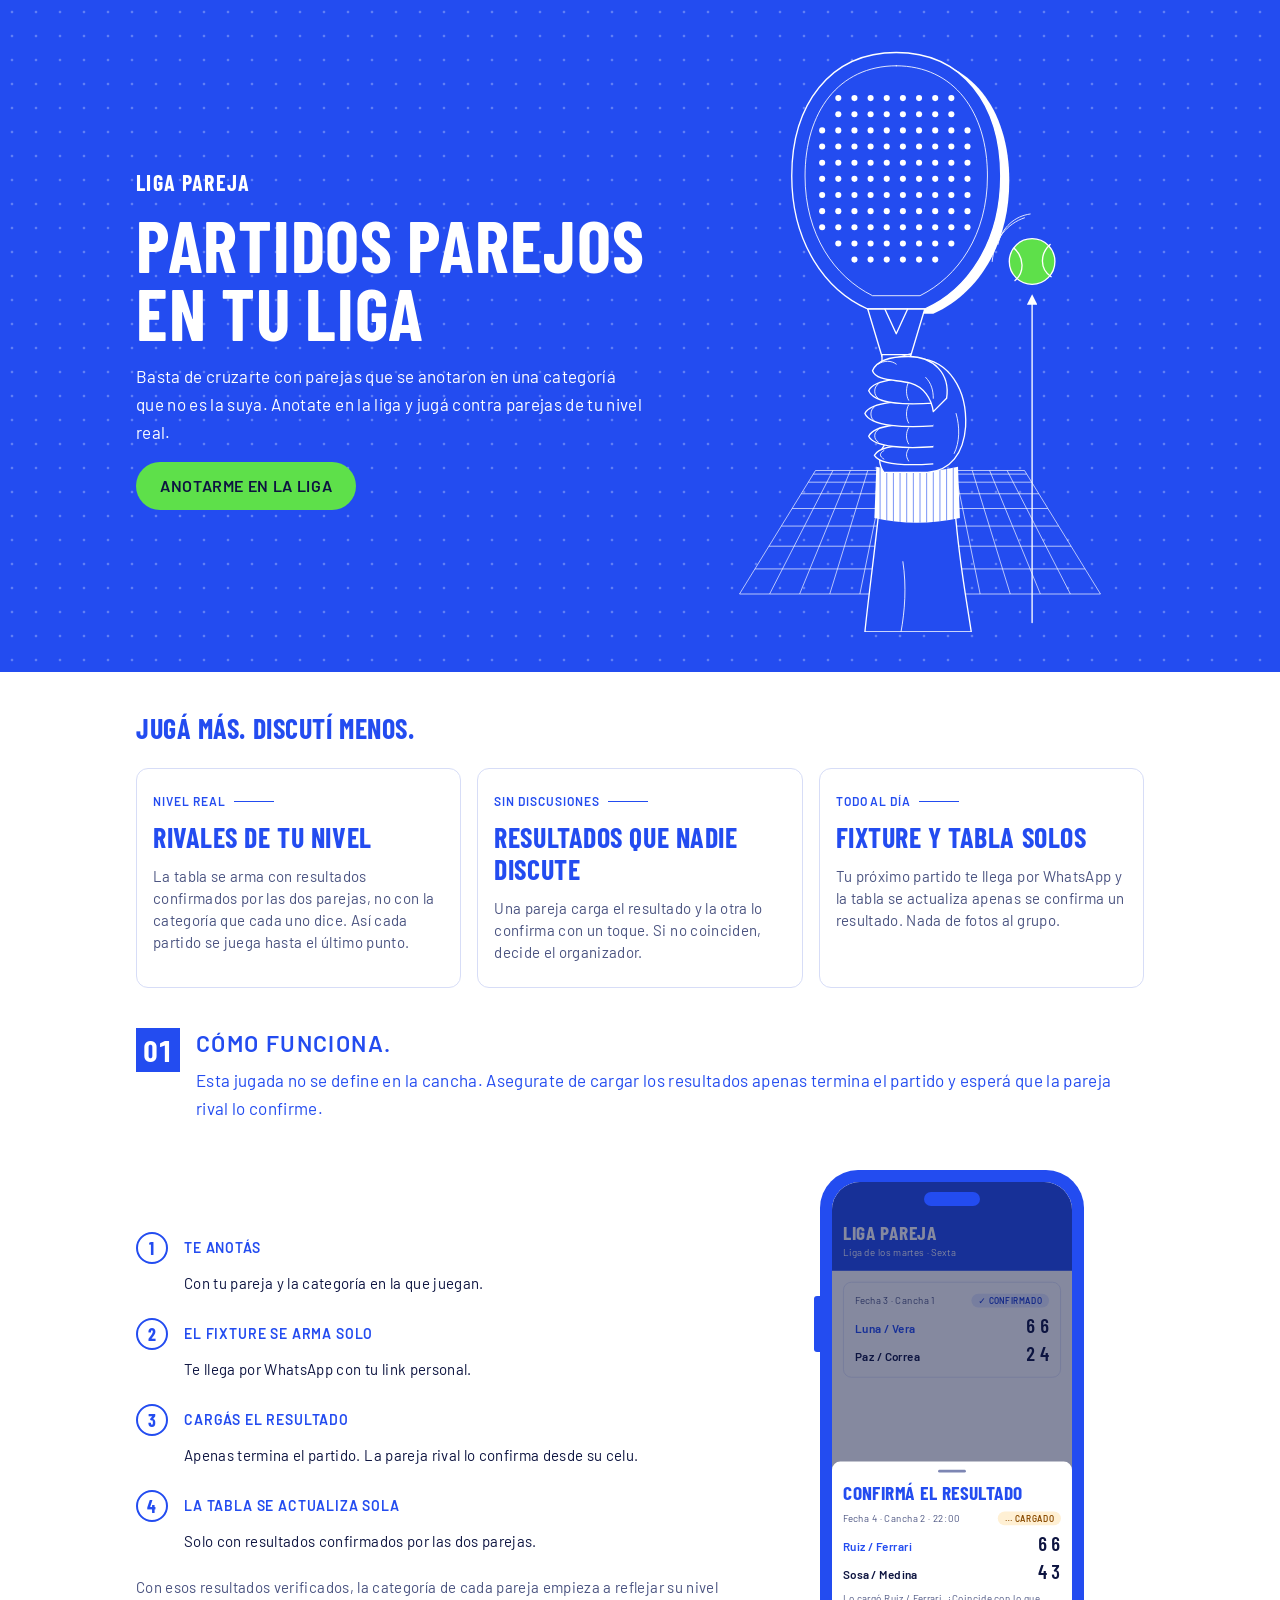
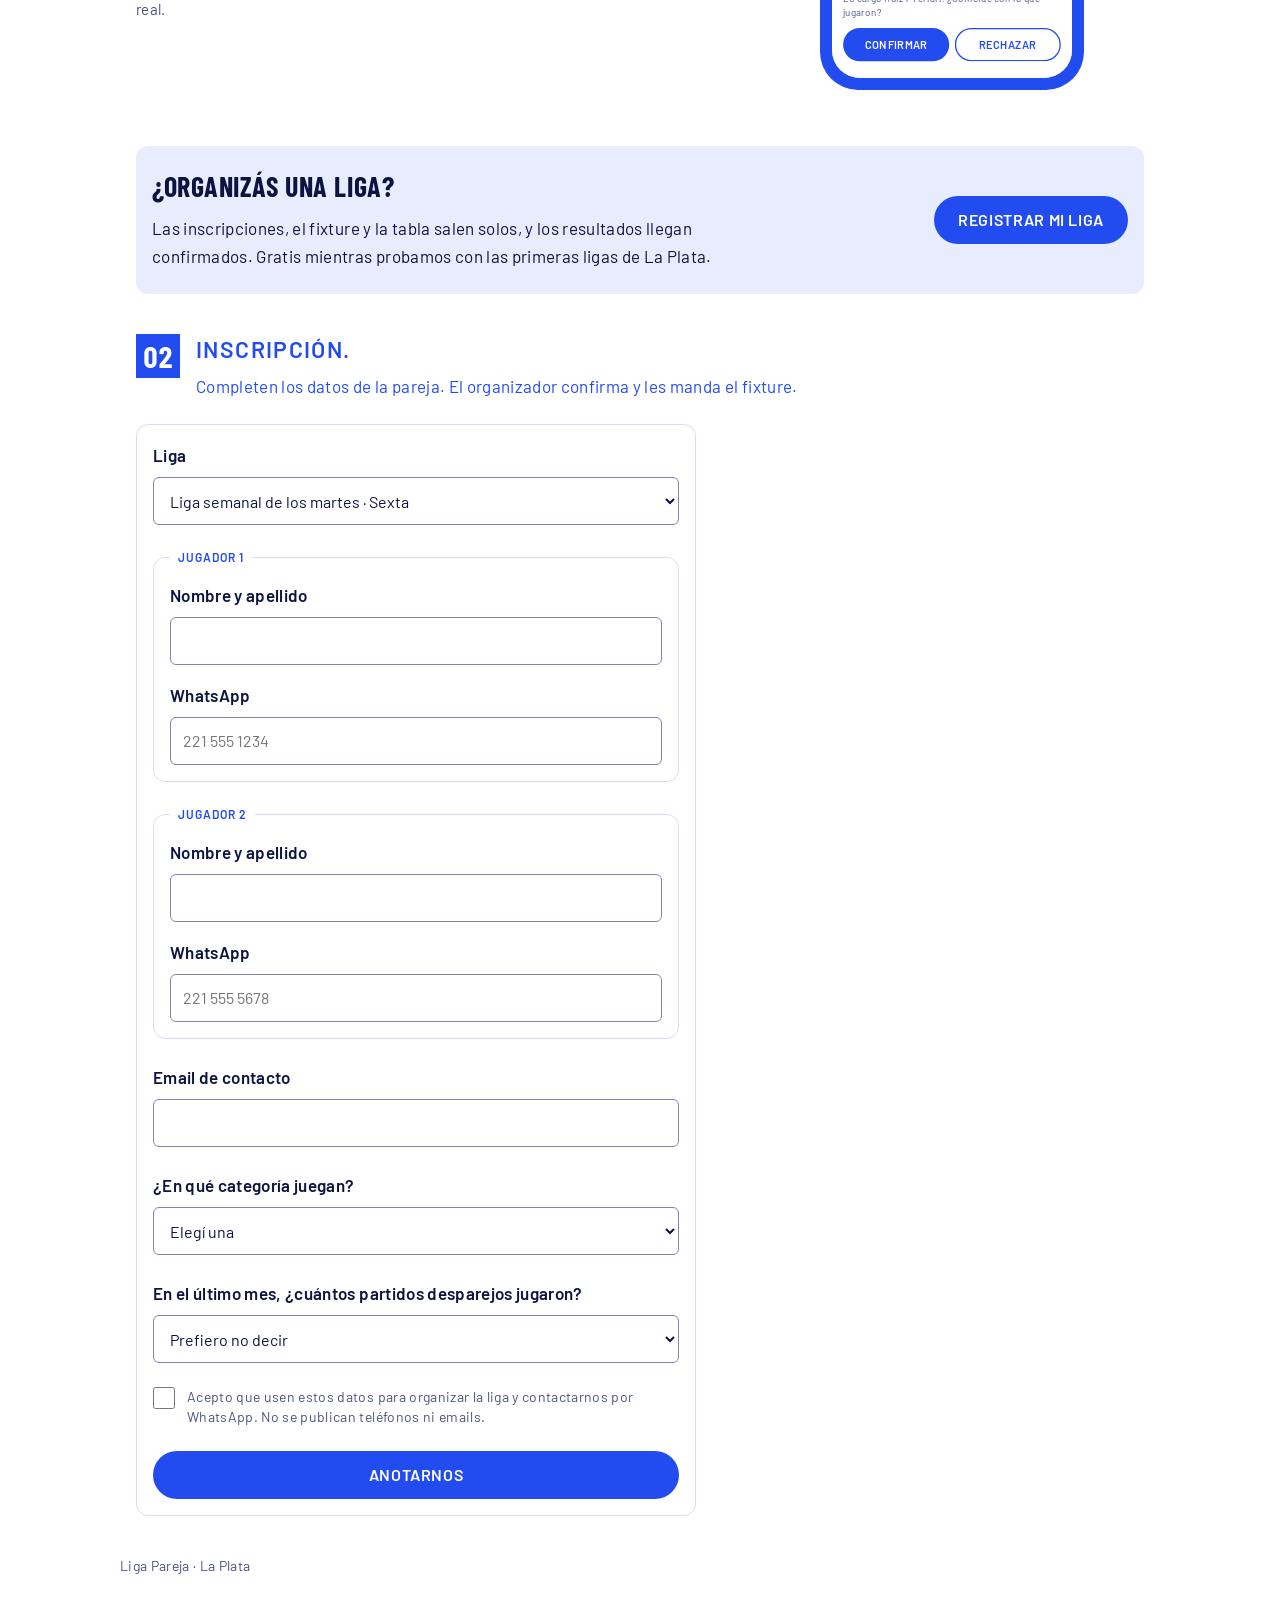
==== index.html @ 454be9d6 "Landing de inscripción de Liga Pareja Página con el design system de Liga Pareja, formulario de insc" ====
<!doctype html>
<html lang="es">
<head>
  <meta charset="utf-8">
  <meta name="viewport" content="width=device-width, initial-scale=1">
  <title>Liga Pareja · Inscripción a la liga</title>
  <meta name="description" content="Anotate en la liga y jugá partidos parejos: resultados confirmados por las dos parejas, fixture y tabla.">
  <meta name="color-scheme" content="light dark">
  <link rel="preconnect" href="https://fonts.googleapis.com">
  <link rel="preconnect" href="https://fonts.gstatic.com" crossorigin>
  <link rel="stylesheet" href="https://fonts.googleapis.com/css2?family=Barlow+Condensed:wght@600;700&family=Barlow:wght@400;600&display=swap">
  <link rel="stylesheet" href="styles.css">
</head>
<body>
  <header class="hero lp-band">
    <div class="wrap hero__grid">
      <div class="hero__text">
        <p class="hero__brand">Liga Pareja</p>
        <h1 class="lp-headline">Partidos parejos en tu liga</h1>
        <p class="hero__lead">Basta de cruzarte con parejas que se anotaron en una categoría que no es la suya. Anotate en la liga y jugá contra parejas de tu nivel real.</p>
        <a class="lp-btn lp-btn--cta" href="#inscripcion">Anotarme en la liga</a>
      </div>
    <svg class="hero__art" viewBox="0 0 400 640" role="img" aria-label="Mano con muñequera que sostiene la paleta y la pelota que sube sobre un piso en grilla">
      <defs><marker id="up" viewBox="0 0 10 10" refX="5" refY="5" markerWidth="8" markerHeight="8" orient="auto"><path class="head" d="M0,0 L10,5 L0,10 Z"/></marker></defs>
      <g class="gr">
      <line x1="10.0" y1="600" x2="90.0" y2="470"/>
      <line x1="41.7" y1="600" x2="108.3" y2="470"/>
      <line x1="73.3" y1="600" x2="126.7" y2="470"/>
      <line x1="105.0" y1="600" x2="145.0" y2="470"/>
      <line x1="136.7" y1="600" x2="163.3" y2="470"/>
      <line x1="168.3" y1="600" x2="181.7" y2="470"/>
      <line x1="200.0" y1="600" x2="200.0" y2="470"/>
      <line x1="231.7" y1="600" x2="218.3" y2="470"/>
      <line x1="263.3" y1="600" x2="236.7" y2="470"/>
      <line x1="295.0" y1="600" x2="255.0" y2="470"/>
      <line x1="326.7" y1="600" x2="273.3" y2="470"/>
      <line x1="358.3" y1="600" x2="291.7" y2="470"/>
      <line x1="390.0" y1="600" x2="310.0" y2="470"/>
      <line x1="90.0" y1="470.0" x2="310.0" y2="470.0"/>
      <line x1="87.7" y1="473.8" x2="312.3" y2="473.8"/>
      <line x1="82.4" y1="482.3" x2="317.6" y2="482.3"/>
      <line x1="74.9" y1="494.5" x2="325.1" y2="494.5"/>
      <line x1="65.4" y1="510.0" x2="334.6" y2="510.0"/>
      <line x1="54.0" y1="528.5" x2="346.0" y2="528.5"/>
      <line x1="40.9" y1="549.7" x2="359.1" y2="549.7"/>
      <line x1="26.2" y1="573.6" x2="373.8" y2="573.6"/>
      <line x1="10.0" y1="600.0" x2="390.0" y2="600.0"/>
      </g>
      <line class="ln" x1="318" y1="630" x2="318" y2="290" marker-end="url(#up)"/>
      <path class="dt" d="M282,232 C286,214 300,202 316,200 M276,250 C278,226 292,210 310,204"/>
      <circle class="ball" cx="318" cy="250" r="24"/>
      <path class="ln" d="M299,236 C310,246 310,262 300,270 M337,232 C326,242 326,258 338,266"/>
      <path class="bl" d="M184,35 C254,35 294,90 294,165 C294,235 259,285 214,305 L154,305 C109,285 74,235 74,165 C74,90 114,35 184,35 Z"/>
      <path class="sk" d="M175,30 C245,30 285,85 285,160 C285,230 250,280 205,300 L145,300 C100,280 65,230 65,160 C65,85 105,30 175,30 Z"/>
      <path class="dt" d="M175,44 C236,44 271,93 271,160 C271,222 240,266 200,286 L150,286 C110,266 79,222 79,160 C79,93 114,44 175,44 Z"/>
      <g class="bl"><circle cx="114" cy="78" r="3.2"/><circle cx="131" cy="78" r="3.2"/><circle cx="148" cy="78" r="3.2"/><circle cx="165" cy="78" r="3.2"/><circle cx="182" cy="78" r="3.2"/><circle cx="199" cy="78" r="3.2"/><circle cx="216" cy="78" r="3.2"/><circle cx="233" cy="78" r="3.2"/><circle cx="114" cy="95" r="3.2"/><circle cx="131" cy="95" r="3.2"/><circle cx="148" cy="95" r="3.2"/><circle cx="165" cy="95" r="3.2"/><circle cx="182" cy="95" r="3.2"/><circle cx="199" cy="95" r="3.2"/><circle cx="216" cy="95" r="3.2"/><circle cx="233" cy="95" r="3.2"/><circle cx="97" cy="112" r="3.2"/><circle cx="114" cy="112" r="3.2"/><circle cx="131" cy="112" r="3.2"/><circle cx="148" cy="112" r="3.2"/><circle cx="165" cy="112" r="3.2"/><circle cx="182" cy="112" r="3.2"/><circle cx="199" cy="112" r="3.2"/><circle cx="216" cy="112" r="3.2"/><circle cx="233" cy="112" r="3.2"/><circle cx="250" cy="112" r="3.2"/><circle cx="97" cy="129" r="3.2"/><circle cx="114" cy="129" r="3.2"/><circle cx="131" cy="129" r="3.2"/><circle cx="148" cy="129" r="3.2"/><circle cx="165" cy="129" r="3.2"/><circle cx="182" cy="129" r="3.2"/><circle cx="199" cy="129" r="3.2"/><circle cx="216" cy="129" r="3.2"/><circle cx="233" cy="129" r="3.2"/><circle cx="250" cy="129" r="3.2"/><circle cx="97" cy="146" r="3.2"/><circle cx="114" cy="146" r="3.2"/><circle cx="131" cy="146" r="3.2"/><circle cx="148" cy="146" r="3.2"/><circle cx="165" cy="146" r="3.2"/><circle cx="182" cy="146" r="3.2"/><circle cx="199" cy="146" r="3.2"/><circle cx="216" cy="146" r="3.2"/><circle cx="233" cy="146" r="3.2"/><circle cx="250" cy="146" r="3.2"/><circle cx="97" cy="163" r="3.2"/><circle cx="114" cy="163" r="3.2"/><circle cx="131" cy="163" r="3.2"/><circle cx="148" cy="163" r="3.2"/><circle cx="165" cy="163" r="3.2"/><circle cx="182" cy="163" r="3.2"/><circle cx="199" cy="163" r="3.2"/><circle cx="216" cy="163" r="3.2"/><circle cx="233" cy="163" r="3.2"/><circle cx="250" cy="163" r="3.2"/><circle cx="97" cy="180" r="3.2"/><circle cx="114" cy="180" r="3.2"/><circle cx="131" cy="180" r="3.2"/><circle cx="148" cy="180" r="3.2"/><circle cx="165" cy="180" r="3.2"/><circle cx="182" cy="180" r="3.2"/><circle cx="199" cy="180" r="3.2"/><circle cx="216" cy="180" r="3.2"/><circle cx="233" cy="180" r="3.2"/><circle cx="250" cy="180" r="3.2"/><circle cx="97" cy="197" r="3.2"/><circle cx="114" cy="197" r="3.2"/><circle cx="131" cy="197" r="3.2"/><circle cx="148" cy="197" r="3.2"/><circle cx="165" cy="197" r="3.2"/><circle cx="182" cy="197" r="3.2"/><circle cx="199" cy="197" r="3.2"/><circle cx="216" cy="197" r="3.2"/><circle cx="233" cy="197" r="3.2"/><circle cx="250" cy="197" r="3.2"/><circle cx="97" cy="214" r="3.2"/><circle cx="114" cy="214" r="3.2"/><circle cx="131" cy="214" r="3.2"/><circle cx="148" cy="214" r="3.2"/><circle cx="165" cy="214" r="3.2"/><circle cx="182" cy="214" r="3.2"/><circle cx="199" cy="214" r="3.2"/><circle cx="216" cy="214" r="3.2"/><circle cx="233" cy="214" r="3.2"/><circle cx="250" cy="214" r="3.2"/><circle cx="114" cy="231" r="3.2"/><circle cx="131" cy="231" r="3.2"/><circle cx="148" cy="231" r="3.2"/><circle cx="165" cy="231" r="3.2"/><circle cx="182" cy="231" r="3.2"/><circle cx="199" cy="231" r="3.2"/><circle cx="216" cy="231" r="3.2"/><circle cx="233" cy="231" r="3.2"/><circle cx="131" cy="248" r="3.2"/><circle cx="148" cy="248" r="3.2"/><circle cx="165" cy="248" r="3.2"/><circle cx="182" cy="248" r="3.2"/><circle cx="199" cy="248" r="3.2"/><circle cx="216" cy="248" r="3.2"/></g>
      <path class="sk" d="M145,300 L205,300 L190,350 L160,350 Z"/>
      <path class="ln" d="M163,300 L175,326 L187,300"/>
      <rect class="sk" x="160" y="348" width="30" height="24"/>
      <g class="dt"><line x1="160" y1="356" x2="190" y2="347"/><line x1="160" y1="365" x2="190" y2="356"/></g>
      <path class="sk" d="M158,500 L236,500 C240,560 248,600 254,640 L142,640 C146,600 152,560 158,500 Z"/>
      <path class="dt" d="M182,566 C186,592 184,618 180,640"/>
      <path class="bl" d="M154,466 Q196,476 240,466 L242,520 Q196,530 152,520 Z"/>
      <clipPath id="band1"><path d="M154,466 Q196,476 240,466 L242,520 Q196,530 152,520 Z"/></clipPath>
      <g class="rib" clip-path="url(#band1)"><line x1="158" y1="466" x2="158" y2="530"/><line x1="165" y1="466" x2="165" y2="530"/><line x1="172" y1="466" x2="172" y2="530"/><line x1="179" y1="466" x2="179" y2="530"/><line x1="186" y1="466" x2="186" y2="530"/><line x1="193" y1="466" x2="193" y2="530"/><line x1="200" y1="466" x2="200" y2="530"/><line x1="207" y1="466" x2="207" y2="530"/><line x1="214" y1="466" x2="214" y2="530"/><line x1="221" y1="466" x2="221" y2="530"/><line x1="228" y1="466" x2="228" y2="530"/><line x1="235" y1="466" x2="235" y2="530"/></g>
      <path class="sk" d="M198,352 C230,354 250,384 248,424 C246,452 232,470 208,472 L162,472 C156,464 156,452 162,444 Z"/>
      <path class="dt" d="M238,410 C242,424 242,440 236,452"/>
      <path class="sk" d="M214,444 C186,442 158,443 152,454 C158,464 186,465 214,463"/>
      <path class="dt" d="M162,449 C157,452 157,455 162,458 M188,447 C185,452 185,455 188,460"/>
      <path class="sk" d="M214,422 C186,420 152,421 146,434 C152,446 186,447 214,445"/>
      <path class="dt" d="M156,427 C151,430 151,437 156,440 M188,425 C185,430 185,437 188,442"/>
      <path class="sk" d="M214,398 C186,396 148,397 142,410 C148,424 186,425 214,423"/>
      <path class="dt" d="M152,403 C147,406 147,415 152,418 M188,401 C185,406 185,415 188,420"/>
      <path class="sk" d="M214,374 C186,372 152,373 146,386 C152,400 186,401 214,399"/>
      <path class="dt" d="M156,379 C151,382 151,391 156,394 M188,377 C185,382 185,391 188,396"/>
      <path class="sk" d="M228,394 C232,368 214,350 188,350 C168,350 154,355 150,365 C154,376 174,374 190,378 C204,382 212,394 214,408 Z"/>
      <path class="dt" d="M156,358 C162,354 170,354 175,358 M206,372 C212,378 214,386 214,394"/>
    </svg>
    </div>
  </header>

  <main class="wrap">
    <section class="section" aria-labelledby="valor">
      <h2 class="section-title" id="valor">Jugá más. Discutí menos.</h2>
      <div class="cards">
        <article class="card value">
          <span class="lp-annot">Nivel real</span>
          <h3>Rivales de tu nivel</h3>
          <p>La tabla se arma con resultados confirmados por las dos parejas, no con la categoría que cada uno dice. Así cada partido se juega hasta el último punto.</p>
        </article>
        <article class="card value">
          <span class="lp-annot">Sin discusiones</span>
          <h3>Resultados que nadie discute</h3>
          <p>Una pareja carga el resultado y la otra lo confirma con un toque. Si no coinciden, decide el organizador.</p>
        </article>
        <article class="card value">
          <span class="lp-annot">Todo al día</span>
          <h3>Fixture y tabla solos</h3>
          <p>Tu próximo partido te llega por WhatsApp y la tabla se actualiza apenas se confirma un resultado. Nada de fotos al grupo.</p>
        </article>
      </div>
    </section>

    <section class="section" aria-labelledby="como">
      <div class="lp-play-head">
        <span class="lp-play">01</span>
        <div>
          <h3 id="como">Cómo funciona.</h3>
          <p>Esta jugada no se define en la cancha. Asegurate de cargar los resultados apenas termina el partido y esperá que la pareja rival lo confirme.</p>
        </div>
      </div>
      <div class="how">
        <div>
          <ol class="steps">
            <li><span class="lp-step">1</span><strong>Te anotás</strong><p>Con tu pareja y la categoría en la que juegan.</p></li>
            <li><span class="lp-step">2</span><strong>El fixture se arma solo</strong><p>Te llega por WhatsApp con tu link personal.</p></li>
            <li><span class="lp-step">3</span><strong>Cargás el resultado</strong><p>Apenas termina el partido. La pareja rival lo confirma desde su celu.</p></li>
            <li><span class="lp-step">4</span><strong>La tabla se actualiza sola</strong><p>Solo con resultados confirmados por las dos parejas.</p></li>
          </ol>
          <p class="note" style="margin-top: var(--space-6)">Con esos resultados verificados, la categoría de cada pareja empieza a reflejar su nivel real.</p>
        </div>
        <div class="phone-fit">
    <div class="phone">
      <svg viewBox="0 0 380 640" aria-hidden="true">
        <rect class="bl" x="50" y="150" width="10" height="56" rx="3"/>
        <rect class="bl" x="56" y="24" width="264" height="520" rx="38"/>
      </svg>
      <div class="screen">
        <div class="app">
          <header class="lp-band app-head"><b>Liga Pareja</b><span>Liga de los martes · Sexta</span></header>
          <div class="lp-stack">
            <article class="lp-match">
              <div class="lp-match__meta"><span>Fecha 3 · Cancha 1</span><span class="lp-status lp-status--confirmed">Confirmado</span></div>
              <div class="lp-match__teams"><span class="lp-match__team lp-match__team--winner">Luna / Vera</span><span class="lp-match__score">6 6</span><span class="lp-match__team">Paz / Correa</span><span class="lp-match__score">2 4</span></div>
            </article>
          </div>
          <div class="scrim"></div>
          <div class="modal" role="dialog" aria-label="Confirmar resultado">
            <span class="grab"></span>
            <h2>Confirmá el resultado</h2>
            <div class="lp-match__meta"><span>Fecha 4 · Cancha 2 · 22:00</span><span class="lp-status lp-status--loaded">Cargado</span></div>
            <div class="lp-match__teams"><span class="lp-match__team lp-match__team--winner">Ruiz / Ferrari</span><span class="lp-match__score">6 6</span><span class="lp-match__team">Sosa / Medina</span><span class="lp-match__score">4 3</span></div>
            <p class="lp-field__help" style="margin:0">Lo cargó Ruiz / Ferrari. ¿Coincide con lo que jugaron?</p>
            <div class="lp-match__actions"><button class="lp-btn lp-btn--primary" type="button">Confirmar</button><button class="lp-btn lp-btn--secondary" type="button">Rechazar</button></div>
          </div>
        </div>
      </div>
      <svg class="front" viewBox="0 0 380 640" aria-hidden="true">
        <rect class="bl" x="160" y="46" width="56" height="14" rx="7"/>
      </svg>
    </div>
        </div>
      </div>
    </section>

    <section class="section" aria-labelledby="organizadores">
      <div class="org">
        <div class="org__text">
          <h2 id="organizadores">¿Organizás una liga?</h2>
          <p>Las inscripciones, el fixture y la tabla salen solos, y los resultados llegan confirmados. Gratis mientras probamos con las primeras ligas de La Plata.</p>
        </div>
        <a class="lp-btn lp-btn--primary" id="registrar-liga" href="https://wa.me/?text=Hola%2C%20quiero%20registrar%20mi%20liga%20en%20Liga%20Pareja" target="_blank" rel="noopener">Registrar mi liga</a>
      </div>
    </section>

    <section class="section" id="inscripcion" aria-labelledby="inscripcion-titulo">
      <div class="lp-play-head">
        <span class="lp-play">02</span>
        <div>
          <h3 id="inscripcion-titulo">Inscripción.</h3>
          <p>Completen los datos de la pareja. El organizador confirma y les manda el fixture.</p>
        </div>
      </div>
      <form id="form" class="form" novalidate>
        <label class="lp-field">
          <span class="lp-field__label">Liga</span>
          <select class="lp-select" name="liga" required>
            <option value="liga-martes-6ta">Liga semanal de los martes · Sexta</option>
          </select>
        </label>

        <fieldset>
          <legend>Jugador 1</legend>
          <label class="lp-field"><span class="lp-field__label">Nombre y apellido</span><input class="lp-input" name="jugador1" autocomplete="name" required></label>
          <label class="lp-field"><span class="lp-field__label">WhatsApp</span><input class="lp-input" name="whatsapp1" type="tel" inputmode="tel" placeholder="221 555 1234" required></label>
        </fieldset>

        <fieldset>
          <legend>Jugador 2</legend>
          <label class="lp-field"><span class="lp-field__label">Nombre y apellido</span><input class="lp-input" name="jugador2" required></label>
          <label class="lp-field"><span class="lp-field__label">WhatsApp</span><input class="lp-input" name="whatsapp2" type="tel" inputmode="tel" placeholder="221 555 5678" required></label>
        </fieldset>

        <label class="lp-field"><span class="lp-field__label">Email de contacto</span><input class="lp-input" name="email" type="email" autocomplete="email" required></label>

        <label class="lp-field">
          <span class="lp-field__label">¿En qué categoría juegan?</span>
          <select class="lp-select" name="categoria_declarada" required>
            <option value="" selected disabled>Elegí una</option>
            <option value="4">Cuarta</option>
            <option value="5">Quinta</option>
            <option value="6">Sexta</option>
            <option value="7">Séptima</option>
            <option value="8">Octava</option>
          </select>
        </label>

        <label class="lp-field">
          <span class="lp-field__label">En el último mes, ¿cuántos partidos desparejos jugaron?</span>
          <select class="lp-select" name="partidos_desparejos_mes">
            <option value="" selected>Prefiero no decir</option>
            <option value="0">Ninguno</option>
            <option value="1">1</option>
            <option value="2">2</option>
            <option value="3+">3 o más</option>
          </select>
        </label>

        <!-- Campo trampa contra spam: las personas no lo ven -->
        <label class="hp" aria-hidden="true">Sitio web<input name="sitio" tabindex="-1" autocomplete="off"></label>
        <input type="hidden" name="fuente">

        <label class="lp-check">
          <input type="checkbox" name="consentimiento" value="si" required>
          <span>Acepto que usen estos datos para organizar la liga y contactarnos por WhatsApp. No se publican teléfonos ni emails.</span>
        </label>

        <div class="lp-notice lp-notice--error" id="error" role="alert" hidden><span class="lp-notice__title" id="error-title">Revisá los datos</span><span id="error-text"></span></div>
        <button class="lp-btn lp-btn--primary lp-btn--block" type="submit">Anotarnos</button>
      </form>
      <div class="lp-notice lp-notice--success done" id="done" role="status" hidden>
        <span class="lp-notice__title">¡Listo, están anotados!</span>
        <span>El organizador confirma la inscripción y les manda el fixture por WhatsApp.</span>
      </div>
    </section>
  </main>

  <footer class="wrap footer">
    <p>Liga Pareja · La Plata</p>
  </footer>

  <script src="app.js"></script>
</body>
</html>
---- styles.css ----
/* Tokens de Liga Pareja (salen de design-system/tokens.json) */
:root {
  --surface: #ffffff;
  --surface-raised: #ffffff;
  --surface-sunken: #f3f5fe;
  --ink: #0d1440;
  --ink-muted: #4a5380;
  --line: #d7ddf7;
  --line-strong: #7d86b3;
  --brand: #234cf0;
  --brand-tint: #e8edfe;
  --on-brand: #ffffff;
  --band: #234cf0;
  --on-band: #ffffff;
  --accent: #5ee04a;
  --on-accent: #0d1440;
  --dots: #c3cdfb;
  --focus: #0d1440;
  --scrim: rgba(13, 20, 64, 0.5);
  --status-scheduled-fg: #4a5380;
  --status-scheduled-bg: #eef0f8;
  --status-playing-fg: #6a2bc2;
  --status-playing-bg: #f1e8fd;
  --status-loaded-fg: #8a4b00;
  --status-loaded-bg: #fff0d4;
  --status-confirmed-fg: #1d3fd0;
  --status-confirmed-bg: #e3e9ff;
  --status-dispute-fg: #b42318;
  --status-dispute-bg: #fde3df;
  --status-cancelled-fg: #55565e;
  --status-cancelled-bg: #ececee;
  --font-display: "Barlow Condensed", "Arial Narrow", system-ui, sans-serif;
  --font-text: "Barlow", system-ui, -apple-system, "Segoe UI", sans-serif;
  --space-1: 4px;
  --space-2: 8px;
  --space-3: 12px;
  --space-4: 16px;
  --space-6: 24px;
  --space-10: 40px;
  --dot-pitch: 24px;
  --radius-sm: 6px;
  --radius-md: 12px;
  --radius-pill: 999px;
}
@media (prefers-color-scheme: dark) {
  :root {
  --surface: #070d33;
  --surface-raised: #0f1847;
  --surface-sunken: #0b1240;
  --ink: #eef1ff;
  --ink-muted: #aab3e0;
  --line: #253070;
  --line-strong: #6f7bc0;
  --brand: #7f99ff;
  --brand-tint: #16226a;
  --on-brand: #070d33;
  --band: #234cf0;
  --on-band: #ffffff;
  --accent: #5ee04a;
  --on-accent: #0d1440;
  --dots: #25307a;
  --focus: #5ee04a;
  --scrim: rgba(0, 0, 0, 0.6);
  --status-scheduled-fg: #b7bfe6;
  --status-scheduled-bg: #1a2358;
  --status-playing-fg: #d4b8ff;
  --status-playing-bg: #2e1a57;
  --status-loaded-fg: #f6c96b;
  --status-loaded-bg: #3a2c0d;
  --status-confirmed-fg: #a9bbff;
  --status-confirmed-bg: #1b2a80;
  --status-dispute-fg: #ff9b8f;
  --status-dispute-bg: #43181a;
  --status-cancelled-fg: #c9cad2;
  --status-cancelled-bg: #2a2b35;
  }
}

/* Componentes del design system (design-system/components/bundle.css) */
/* Liga Pareja — componentes en CSS puro. Clases con prefijo lp-. Todos los valores salen de tokens.css. */
body { margin: 0; background: var(--surface); color: var(--ink); font-family: var(--font-text); font-size: 17px; line-height: 28px; letter-spacing: .02em; }
.lp-stack { display: grid; gap: var(--space-4); padding: var(--space-4); }
.lp-row { display: flex; flex-wrap: wrap; gap: var(--space-3); align-items: center; padding: var(--space-4); }
.lp-num { font-variant-numeric: tabular-nums; }

:where(.lp-btn, .lp-input, .lp-select, .lp-check input):focus-visible { outline: 2px solid var(--focus); outline-offset: 2px; }

/* Button */
.lp-btn { display: inline-flex; align-items: center; justify-content: center; gap: var(--space-2); min-height: 48px; padding: var(--space-3) var(--space-6); border-radius: var(--radius-pill); border: 0; font: 600 16px/24px var(--font-text); letter-spacing: .04em; text-transform: uppercase; cursor: pointer; text-decoration: none; }
.lp-btn--primary { background: var(--brand); color: var(--on-brand); }
.lp-btn--cta { background: var(--accent); color: var(--on-accent); }
.lp-btn--secondary { background: transparent; color: var(--brand); box-shadow: inset 0 0 0 2px var(--brand); }
.lp-btn--block { width: 100%; }
.lp-btn[disabled] { opacity: .55; cursor: not-allowed; }

/* Field */
.lp-field { display: grid; gap: var(--space-2); }
.lp-field__label { font-weight: 600; }
.lp-field__help { font-size: 14px; line-height: 20px; color: var(--ink-muted); }
.lp-field__error { font-size: 14px; line-height: 20px; color: var(--status-dispute-fg); font-weight: 600; }
.lp-input, .lp-select { font: 400 16px/24px var(--font-text); color: var(--ink); background: var(--surface-raised); border: 1px solid var(--line-strong); border-radius: var(--radius-sm); padding: 11px var(--space-3); width: 100%; box-sizing: border-box; min-height: 48px; }
.lp-field--error .lp-input { border-color: var(--status-dispute-fg); }

/* Checkbox */
.lp-check { display: flex; gap: var(--space-3); align-items: flex-start; font-size: 14px; line-height: 20px; color: var(--ink-muted); }
.lp-check input { width: 22px; height: 22px; margin: 0; accent-color: var(--brand); flex: none; }

/* MatchStatus */
.lp-status { display: inline-flex; align-items: center; gap: var(--space-1); padding: 2px 10px; border-radius: var(--radius-pill); font: 600 12px/16px var(--font-text); letter-spacing: .06em; text-transform: uppercase; white-space: nowrap; }
.lp-status::before { font-size: 13px; letter-spacing: 0; }
.lp-status--scheduled { background: var(--status-scheduled-bg); color: var(--status-scheduled-fg); }
.lp-status--scheduled::before { content: "○"; }
.lp-status--playing { background: var(--status-playing-bg); color: var(--status-playing-fg); }
.lp-status--playing::before { content: "●"; font-size: 9px; }
.lp-status__time { font-family: var(--font-display); font-size: 14px; letter-spacing: .02em; font-variant-numeric: tabular-nums; }
.lp-status--loaded { background: var(--status-loaded-bg); color: var(--status-loaded-fg); }
.lp-status--loaded::before { content: "…"; }
.lp-status--confirmed { background: var(--status-confirmed-bg); color: var(--status-confirmed-fg); }
.lp-status--confirmed::before { content: "✓"; }
.lp-status--dispute { background: var(--status-dispute-bg); color: var(--status-dispute-fg); }
.lp-status--dispute::before { content: "!"; font-weight: 700; }
.lp-status--cancelled { background: var(--status-cancelled-bg); color: var(--status-cancelled-fg); }
.lp-status--cancelled::before { content: "×"; font-weight: 700; }

/* MatchCard */
.lp-match { background: var(--surface-raised); border: 1px solid var(--line); border-radius: var(--radius-md); padding: var(--space-4); display: grid; gap: var(--space-3); }
.lp-match__meta { display: flex; justify-content: space-between; gap: var(--space-2); align-items: center; font-size: 14px; line-height: 20px; color: var(--ink-muted); }
.lp-match__teams { display: grid; grid-template-columns: 1fr auto; gap: var(--space-2) var(--space-3); align-items: baseline; }
.lp-match__team { font-weight: 600; min-width: 0; overflow-wrap: anywhere; }
.lp-match__team--winner { color: var(--brand); }
.lp-match__score { font: 600 28px/28px var(--font-display); font-variant-numeric: tabular-nums; letter-spacing: .02em; text-align: right; }
.lp-match__actions { display: flex; flex-wrap: wrap; gap: var(--space-2); }
.lp-match__actions .lp-btn { flex: 1 1 140px; min-height: 44px; padding-inline: var(--space-4); }

/* StandingsTable */
.lp-table-wrap { overflow-x: auto; background: var(--surface-raised); border: 1px solid var(--line); border-radius: var(--radius-md); }
.lp-table { width: 100%; border-collapse: collapse; font-variant-numeric: tabular-nums; }
.lp-table th { font: 600 12px/16px var(--font-text); letter-spacing: .06em; text-transform: uppercase; color: var(--ink-muted); text-align: right; padding: var(--space-3) var(--space-2); border-bottom: 1px solid var(--line); }
.lp-table td { padding: var(--space-3) var(--space-2); text-align: right; border-bottom: 1px solid var(--line); }
.lp-table tr:last-child td { border-bottom: 0; }
.lp-table th:nth-child(2), .lp-table td:nth-child(2) { text-align: left; width: 100%; }
.lp-table td:first-child { font: 700 20px/20px var(--font-display); color: var(--ink-muted); text-align: center; width: 2.5em; }
.lp-table td:nth-child(2) { font-weight: 600; }
.lp-table .lp-pts { font: 700 20px/20px var(--font-display); }
.lp-table tr.is-mine td { background: var(--brand-tint); }
.lp-table tr.is-leader td:first-child { color: var(--brand); }
.lp-table .lp-pos { color: var(--status-confirmed-fg); }
.lp-table .lp-neg { color: var(--status-dispute-fg); }

/* Notice */
.lp-notice { border-radius: var(--radius-md); padding: var(--space-3) var(--space-4); display: grid; gap: var(--space-1); }
.lp-notice__title { font-weight: 600; }
.lp-notice--success { background: var(--status-confirmed-bg); color: var(--status-confirmed-fg); }
.lp-notice--error { background: var(--status-dispute-bg); color: var(--status-dispute-fg); }
.lp-notice--info { background: var(--brand-tint); color: var(--ink); }

/* Manual: retícula, números y anotaciones */
.lp-dots { background-color: var(--surface); background-image: radial-gradient(circle, var(--dots) 1.5px, transparent 1.6px); background-size: var(--dot-pitch) var(--dot-pitch); }
.lp-band { background: var(--band); color: var(--on-band); }
.lp-headline { font: 700 56px/52px var(--font-display); text-transform: uppercase; letter-spacing: .01em; margin: 0; }
.lp-play { display: inline-grid; place-items: center; width: 44px; height: 44px; background: var(--band); color: var(--on-band); font: 700 30px/1 var(--font-display); font-variant-numeric: tabular-nums; flex: none; }
.lp-play-head { display: flex; gap: var(--space-4); align-items: flex-start; }
.lp-play-head h3 { font: 600 18px/24px var(--font-text); letter-spacing: .06em; text-transform: uppercase; color: var(--brand); margin: 0 0 var(--space-2); }
.lp-play-head p { margin: 0; color: var(--brand); }
.lp-step { display: inline-grid; place-items: center; width: 32px; height: 32px; border: 2px solid var(--brand); border-radius: 50%; color: var(--brand); font: 700 18px/1 var(--font-display); flex: none; box-sizing: border-box; }
.lp-annot { display: inline-flex; align-items: center; gap: var(--space-2); font: 600 12px/16px var(--font-text); letter-spacing: .08em; text-transform: uppercase; color: var(--brand); }
.lp-annot::after { content: ""; width: 72px; height: 0; border-top: 1.5px solid var(--brand); }
.lp-annot--left { flex-direction: row-reverse; }

/* Landing */
* { box-sizing: border-box; }
[hidden] { display: none !important; }
html { scroll-behavior: smooth; }
.wrap { max-width: 1040px; margin: 0 auto; padding: 0 var(--space-4); }
h2, h3, p { margin: 0; }

/* Encabezado en negativo */
.hero { padding: var(--space-6) 0 var(--space-10); background-image: radial-gradient(circle, rgba(255, 255, 255, .28) 1.5px, transparent 1.6px); background-size: var(--dot-pitch) var(--dot-pitch);
  /* Dentro del negativo la ilustración se dibuja en blanco sobre azul */
  --brand: var(--on-band); --surface: var(--band); --on-brand: var(--band); }
.hero__grid { display: grid; gap: var(--space-6); align-items: center; }
.hero__brand { font: 700 22px/24px var(--font-display); letter-spacing: .06em; text-transform: uppercase; }
.hero__text { display: grid; gap: var(--space-4); justify-items: start; padding-top: var(--space-6); }
.hero .lp-headline { font-size: clamp(44px, 11vw, 72px); line-height: .95; }
.hero__lead { max-width: 30em; }
.hero__art { width: 100%; max-width: 320px; height: auto; justify-self: center; display: block; }
@media (min-width: 760px) {
  .hero__grid { grid-template-columns: 1.2fr 1fr; }
  .hero__art { max-width: 380px; }
}

/* Secciones */
.section { padding: var(--space-10) 0 0; display: grid; gap: var(--space-6); }
.section-title { font: 700 28px/32px var(--font-display); letter-spacing: .02em; text-transform: uppercase; color: var(--brand); }
.cards { display: grid; gap: var(--space-4); }
@media (min-width: 760px) { .cards { grid-template-columns: repeat(3, 1fr); } }
.card { background: var(--surface-raised); border: 1px solid var(--line); border-radius: var(--radius-md); padding: var(--space-4); display: grid; gap: var(--space-2); align-content: start; }
.card h3 { font: 600 17px/28px var(--font-text); letter-spacing: .02em; }
.card p { color: var(--ink-muted); font-size: 15px; line-height: 22px; }
.card.value { padding: var(--space-6) var(--space-4); gap: var(--space-3); }
.card.value h3 { font: 700 28px/32px var(--font-display); letter-spacing: .02em; text-transform: uppercase; color: var(--brand); }
.card.value .lp-annot::after { width: 40px; }

/* Títulos de jugada: 5px más grandes que en el design system */
.section .lp-play-head h3 { font-size: 23px; line-height: 30px; }
.section .lp-play-head .lp-play { margin-top: 0; }

/* Cómo funciona */
.how { display: grid; gap: var(--space-6); align-items: center; }
@media (min-width: 860px) { .how { grid-template-columns: 1fr auto; } }
.steps { list-style: none; margin: 0; padding: 0; display: grid; gap: var(--space-6); }
.steps li { display: grid; grid-template-columns: 32px 1fr; gap: var(--space-2) var(--space-4); align-items: start; }
.steps strong { font: 600 14px/32px var(--font-text); letter-spacing: .06em; text-transform: uppercase; color: var(--brand); }
.steps p { grid-column: 2; font-size: 15px; line-height: 22px; }
.note { color: var(--ink-muted); font-size: 15px; line-height: 22px; }
.phone-fit { justify-self: center; }
@media (max-width: 420px) { .phone-fit { zoom: .8; } }

/* Organizadores */
.org { background: var(--brand-tint); border-radius: var(--radius-md); padding: var(--space-6) var(--space-4); display: grid; gap: var(--space-4); justify-items: start; }
.org__text { display: grid; gap: var(--space-3); }
@media (min-width: 760px) {
  .org { grid-template-columns: 2fr 1fr; align-items: center; }
  .org .lp-btn { justify-self: end; }
}
.org h2 { font: 700 28px/32px var(--font-display); letter-spacing: .02em; text-transform: uppercase; color: var(--ink); }

/* Formulario */
.form { background: var(--surface-raised); border: 1px solid var(--line); border-radius: var(--radius-md); padding: var(--space-4); display: grid; gap: var(--space-6); max-width: 560px; }
.form fieldset { border: 1px solid var(--line); border-radius: var(--radius-md); padding: var(--space-4); margin: 0; display: grid; gap: var(--space-4); }
.form legend { padding: 0 var(--space-2); font: 600 12px/16px var(--font-text); letter-spacing: .08em; text-transform: uppercase; color: var(--brand); }
.hp { position: absolute; left: -9999px; width: 1px; height: 1px; overflow: hidden; }
.done { max-width: 560px; }
.footer { padding: var(--space-10) 0; color: var(--ink-muted); font-size: 14px; line-height: 20px; }

/* Ilustraciones de línea (estilo manual) */
.ln { fill: none; stroke: var(--brand); stroke-width: 1.4; stroke-linecap: round; stroke-linejoin: round; }
.dt { fill: none; stroke: var(--brand); stroke-width: .9; stroke-linecap: round; }
.sk { fill: var(--surface); stroke: var(--brand); stroke-width: 1.4; stroke-linejoin: round; }
.bl { fill: var(--brand); }
.rib line { stroke: var(--on-brand); stroke-width: .9; opacity: .7; }
.gr line { stroke: var(--brand); stroke-width: .7; }
.ball { fill: var(--accent); stroke: var(--brand); stroke-width: 1.4; }
.head { fill: var(--brand); }

/* Celular con la pantalla de confirmación */
.phone { position: relative; width: 380px; height: 560px; flex: none; }
.phone > svg { position: absolute; inset: 0; width: 380px; height: 640px; }
.phone .front { pointer-events: none; }
.screen { position: absolute; left: 68px; top: 36px; width: 240px; height: 496px; border-radius: 28px; overflow: hidden; background: var(--surface); }
.app { position: relative; width: 346px; height: 715px; transform: scale(.6936); transform-origin: 0 0; background: var(--surface); font-family: var(--font-text); color: var(--ink); font-size: 17px; line-height: 28px; letter-spacing: .02em; }
.app-head { padding: 56px var(--space-4) var(--space-4); display: grid; gap: var(--space-1); }
.app-head b { font: 700 28px/32px var(--font-display); letter-spacing: .02em; text-transform: uppercase; }
.app-head span { font-size: 14px; line-height: 20px; }
.scrim { position: absolute; inset: 0; background: var(--scrim); }
.modal { position: absolute; left: 0; right: 0; bottom: 0; background: var(--surface-raised); border-radius: var(--radius-md) var(--radius-md) 0 0; padding: var(--space-3) var(--space-4) var(--space-6); display: grid; gap: var(--space-3); }
.grab { justify-self: center; width: 40px; height: 4px; border-radius: var(--radius-pill); background: var(--line-strong); }
.modal h2 { margin: 0; font: 700 28px/32px var(--font-display); letter-spacing: .02em; text-transform: uppercase; color: var(--brand); }
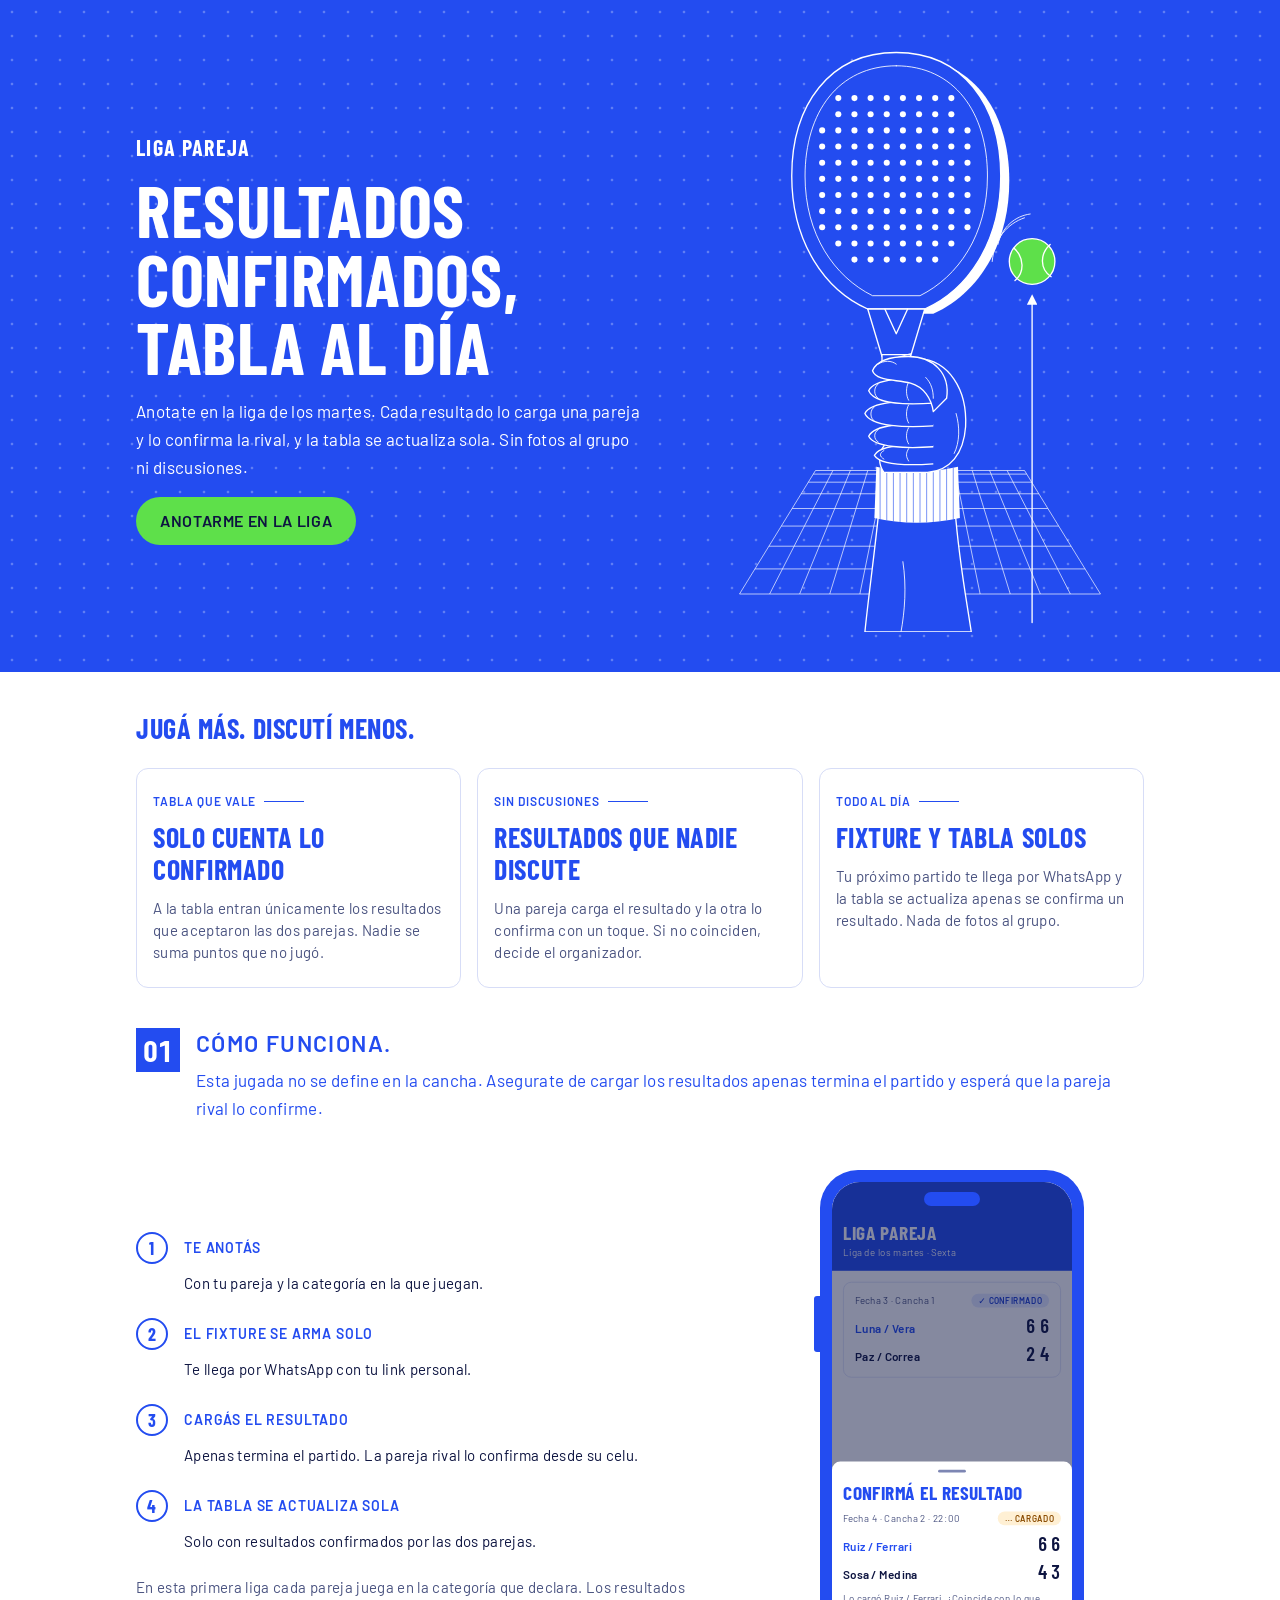
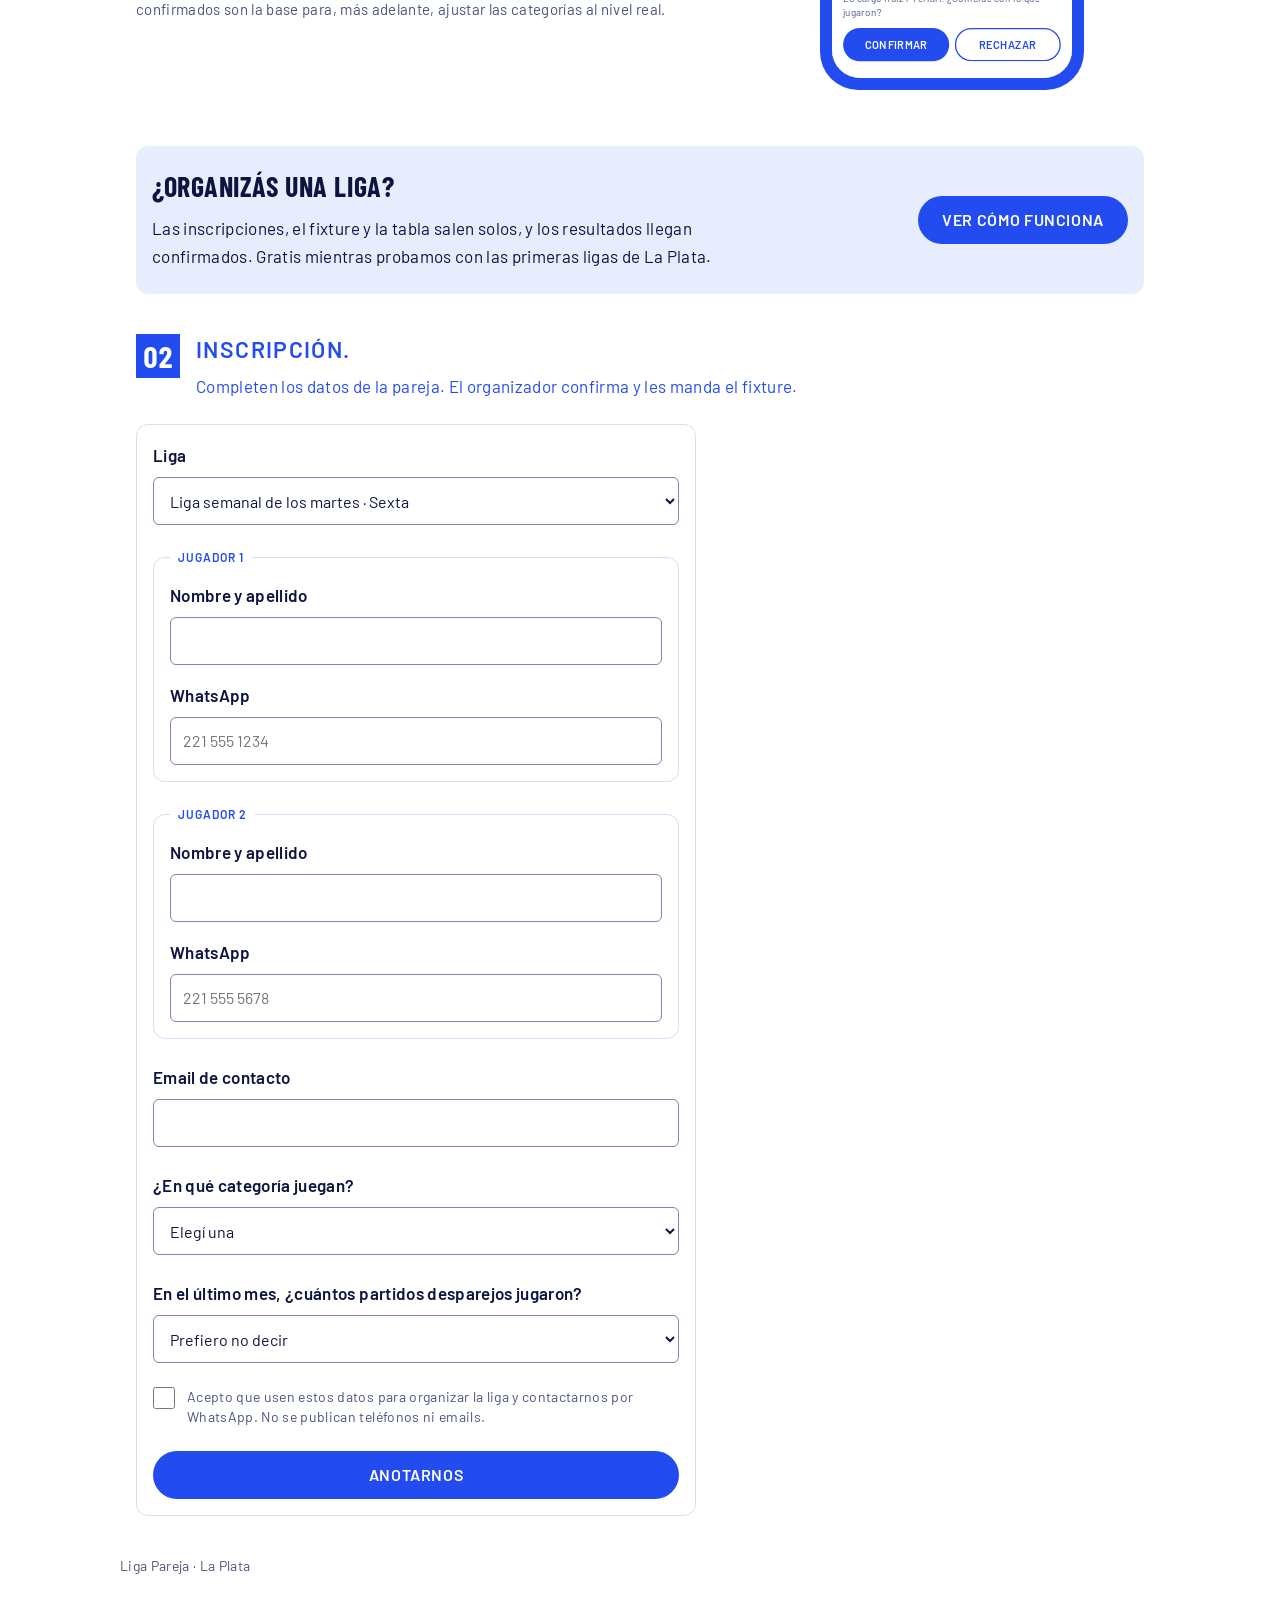
==== commit d7410cab: "Ajustar la promesa de la landing y sumar la página para organizadores El título ya no promete rivale" ====
--- a/index.html
+++ b/index.html
@@ -4,7 +4,7 @@
   <meta charset="utf-8">
   <meta name="viewport" content="width=device-width, initial-scale=1">
   <title>Liga Pareja · Inscripción a la liga</title>
-  <meta name="description" content="Anotate en la liga y jugá partidos parejos: resultados confirmados por las dos parejas, fixture y tabla.">
+  <meta name="description" content="Anotate en la liga: cada resultado lo confirman las dos parejas y la tabla se actualiza sola.">
   <meta name="color-scheme" content="light dark">
   <link rel="preconnect" href="https://fonts.googleapis.com">
   <link rel="preconnect" href="https://fonts.gstatic.com" crossorigin>
@@ -16,8 +16,8 @@
     <div class="wrap hero__grid">
       <div class="hero__text">
         <p class="hero__brand">Liga Pareja</p>
-        <h1 class="lp-headline">Partidos parejos en tu liga</h1>
-        <p class="hero__lead">Basta de cruzarte con parejas que se anotaron en una categoría que no es la suya. Anotate en la liga y jugá contra parejas de tu nivel real.</p>
+        <h1 class="lp-headline">Resultados confirmados, tabla al día</h1>
+        <p class="hero__lead">Anotate en la liga de los martes. Cada resultado lo carga una pareja y lo confirma la rival, y la tabla se actualiza sola. Sin fotos al grupo ni discusiones.</p>
         <a class="lp-btn lp-btn--cta" href="#inscripcion">Anotarme en la liga</a>
       </div>
     <svg class="hero__art" viewBox="0 0 400 640" role="img" aria-label="Mano con muñequera que sostiene la paleta y la pelota que sube sobre un piso en grilla">
@@ -84,9 +84,9 @@
       <h2 class="section-title" id="valor">Jugá más. Discutí menos.</h2>
       <div class="cards">
         <article class="card value">
-          <span class="lp-annot">Nivel real</span>
-          <h3>Rivales de tu nivel</h3>
-          <p>La tabla se arma con resultados confirmados por las dos parejas, no con la categoría que cada uno dice. Así cada partido se juega hasta el último punto.</p>
+          <span class="lp-annot">Tabla que vale</span>
+          <h3>Solo cuenta lo confirmado</h3>
+          <p>A la tabla entran únicamente los resultados que aceptaron las dos parejas. Nadie se suma puntos que no jugó.</p>
         </article>
         <article class="card value">
           <span class="lp-annot">Sin discusiones</span>
@@ -117,7 +117,7 @@
             <li><span class="lp-step">3</span><strong>Cargás el resultado</strong><p>Apenas termina el partido. La pareja rival lo confirma desde su celu.</p></li>
             <li><span class="lp-step">4</span><strong>La tabla se actualiza sola</strong><p>Solo con resultados confirmados por las dos parejas.</p></li>
           </ol>
-          <p class="note" style="margin-top: var(--space-6)">Con esos resultados verificados, la categoría de cada pareja empieza a reflejar su nivel real.</p>
+          <p class="note" style="margin-top: var(--space-6)">En esta primera liga cada pareja juega en la categoría que declara. Los resultados confirmados son la base para, más adelante, ajustar las categorías al nivel real.</p>
         </div>
         <div class="phone-fit">
     <div class="phone">
@@ -159,7 +159,7 @@
           <h2 id="organizadores">¿Organizás una liga?</h2>
           <p>Las inscripciones, el fixture y la tabla salen solos, y los resultados llegan confirmados. Gratis mientras probamos con las primeras ligas de La Plata.</p>
         </div>
-        <a class="lp-btn lp-btn--primary" id="registrar-liga" href="https://wa.me/?text=Hola%2C%20quiero%20registrar%20mi%20liga%20en%20Liga%20Pareja" target="_blank" rel="noopener">Registrar mi liga</a>
+        <a class="lp-btn lp-btn--primary" href="/organizadores/">Ver cómo funciona</a>
       </div>
     </section>
 
--- a/styles.css
+++ b/styles.css
@@ -256,3 +256,23 @@
 .modal { position: absolute; left: 0; right: 0; bottom: 0; background: var(--surface-raised); border-radius: var(--radius-md) var(--radius-md) 0 0; padding: var(--space-3) var(--space-4) var(--space-6); display: grid; gap: var(--space-3); }
 .grab { justify-self: center; width: 40px; height: 4px; border-radius: var(--radius-pill); background: var(--line-strong); }
 .modal h2 { margin: 0; font: 700 28px/32px var(--font-display); letter-spacing: .02em; text-transform: uppercase; color: var(--brand); }
+
+/* Página de organizadores */
+.hero__actions { display: flex; flex-wrap: wrap; gap: var(--space-4); align-items: center; }
+.hero__link { color: var(--on-band); font-weight: 600; }
+.compare { display: grid; background: var(--surface-raised); border: 1px solid var(--line); border-radius: var(--radius-md); }
+.compare__row { display: grid; gap: var(--space-1); padding: var(--space-4); border-bottom: 1px solid var(--line); }
+.compare__row:last-child { border-bottom: 0; }
+.compare__row strong { font: 600 14px/24px var(--font-text); letter-spacing: .06em; text-transform: uppercase; color: var(--brand); }
+.compare__row span { font-size: 15px; line-height: 22px; }
+.compare__row span:nth-of-type(1) { color: var(--ink-muted); }
+.compare__row span:nth-of-type(1)::before { content: "Hoy: "; font-weight: 600; }
+.compare__row span:nth-of-type(2)::before { content: "Con Liga Pareja: "; font-weight: 600; color: var(--brand); }
+.compare__head { display: none; }
+@media (min-width: 760px) {
+  .compare__row { grid-template-columns: 160px 1fr 1fr; gap: var(--space-6); }
+  .compare__head { display: grid; font: 600 12px/16px var(--font-text); letter-spacing: .08em; text-transform: uppercase; color: var(--ink-muted); padding-block: var(--space-3); }
+  .compare__row span:nth-of-type(n)::before { content: none; }
+}
+.board { max-width: 640px; }
+.footer a { color: inherit; }
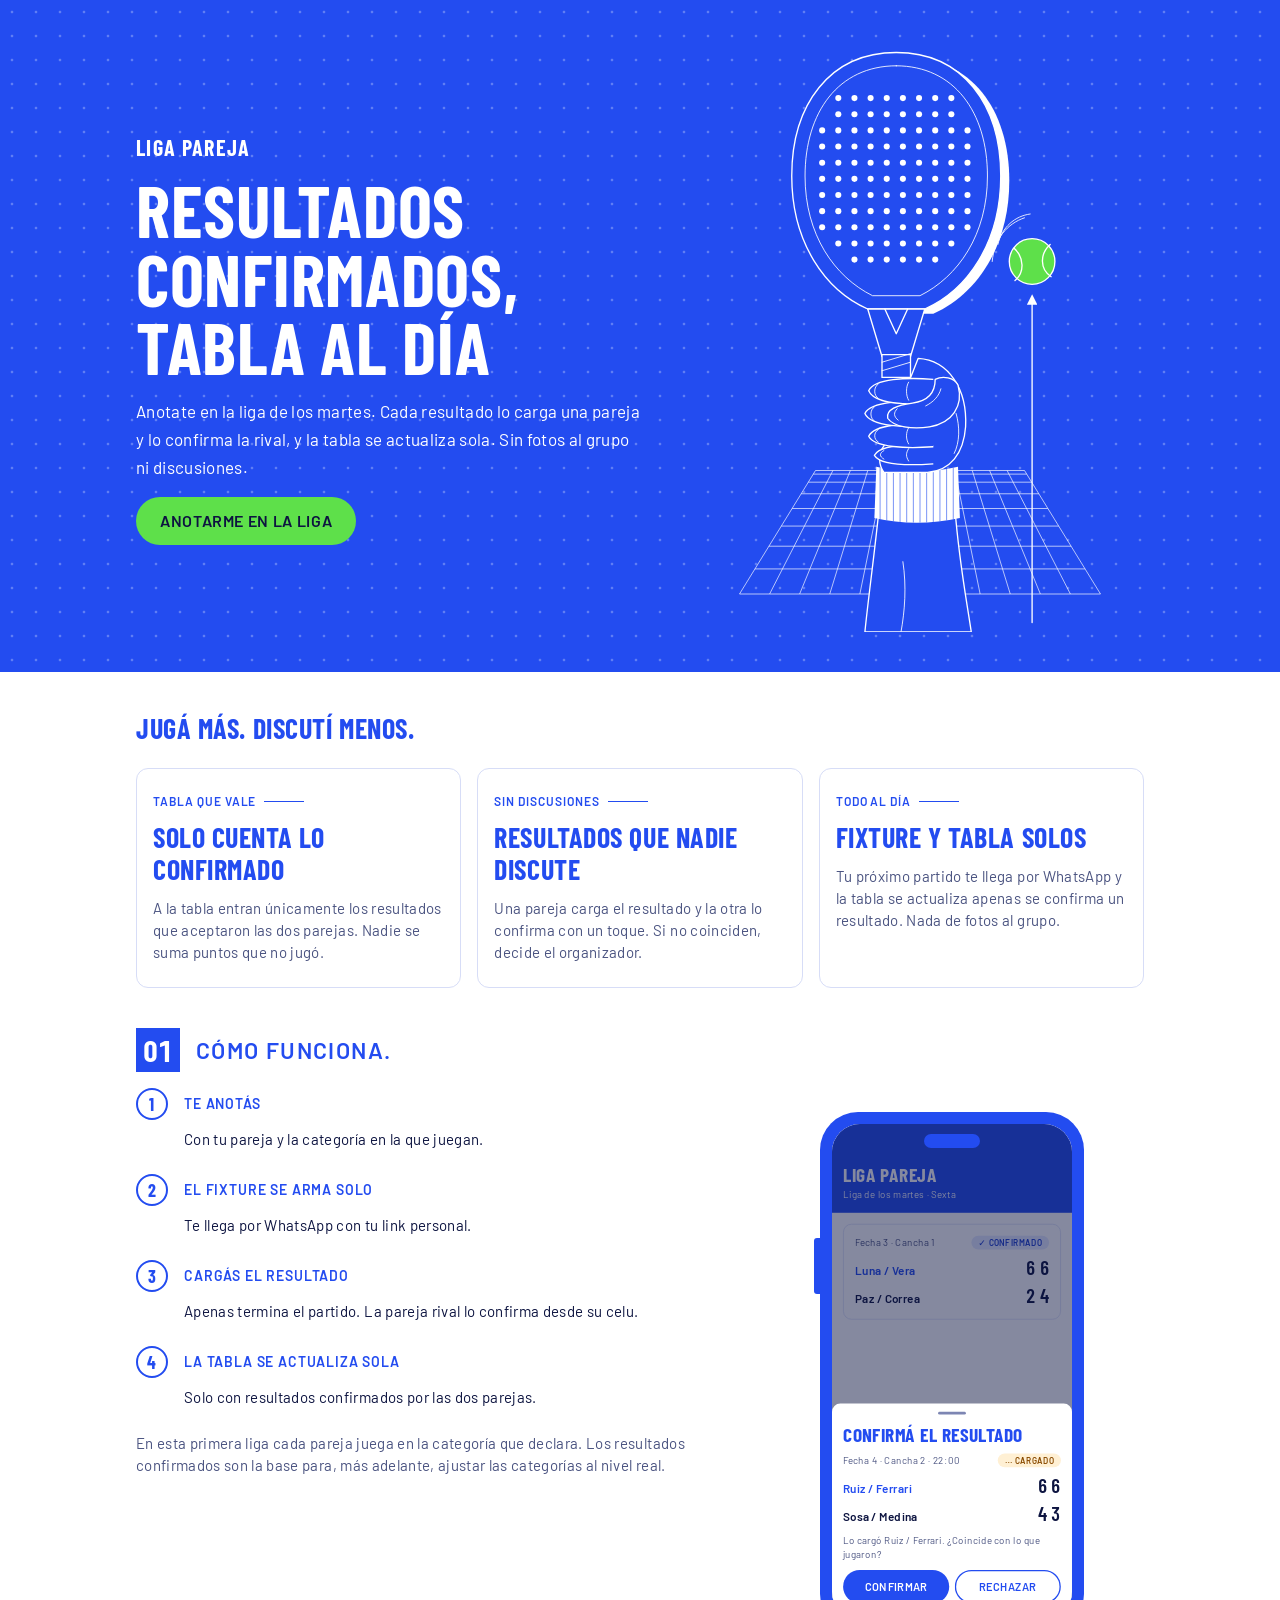
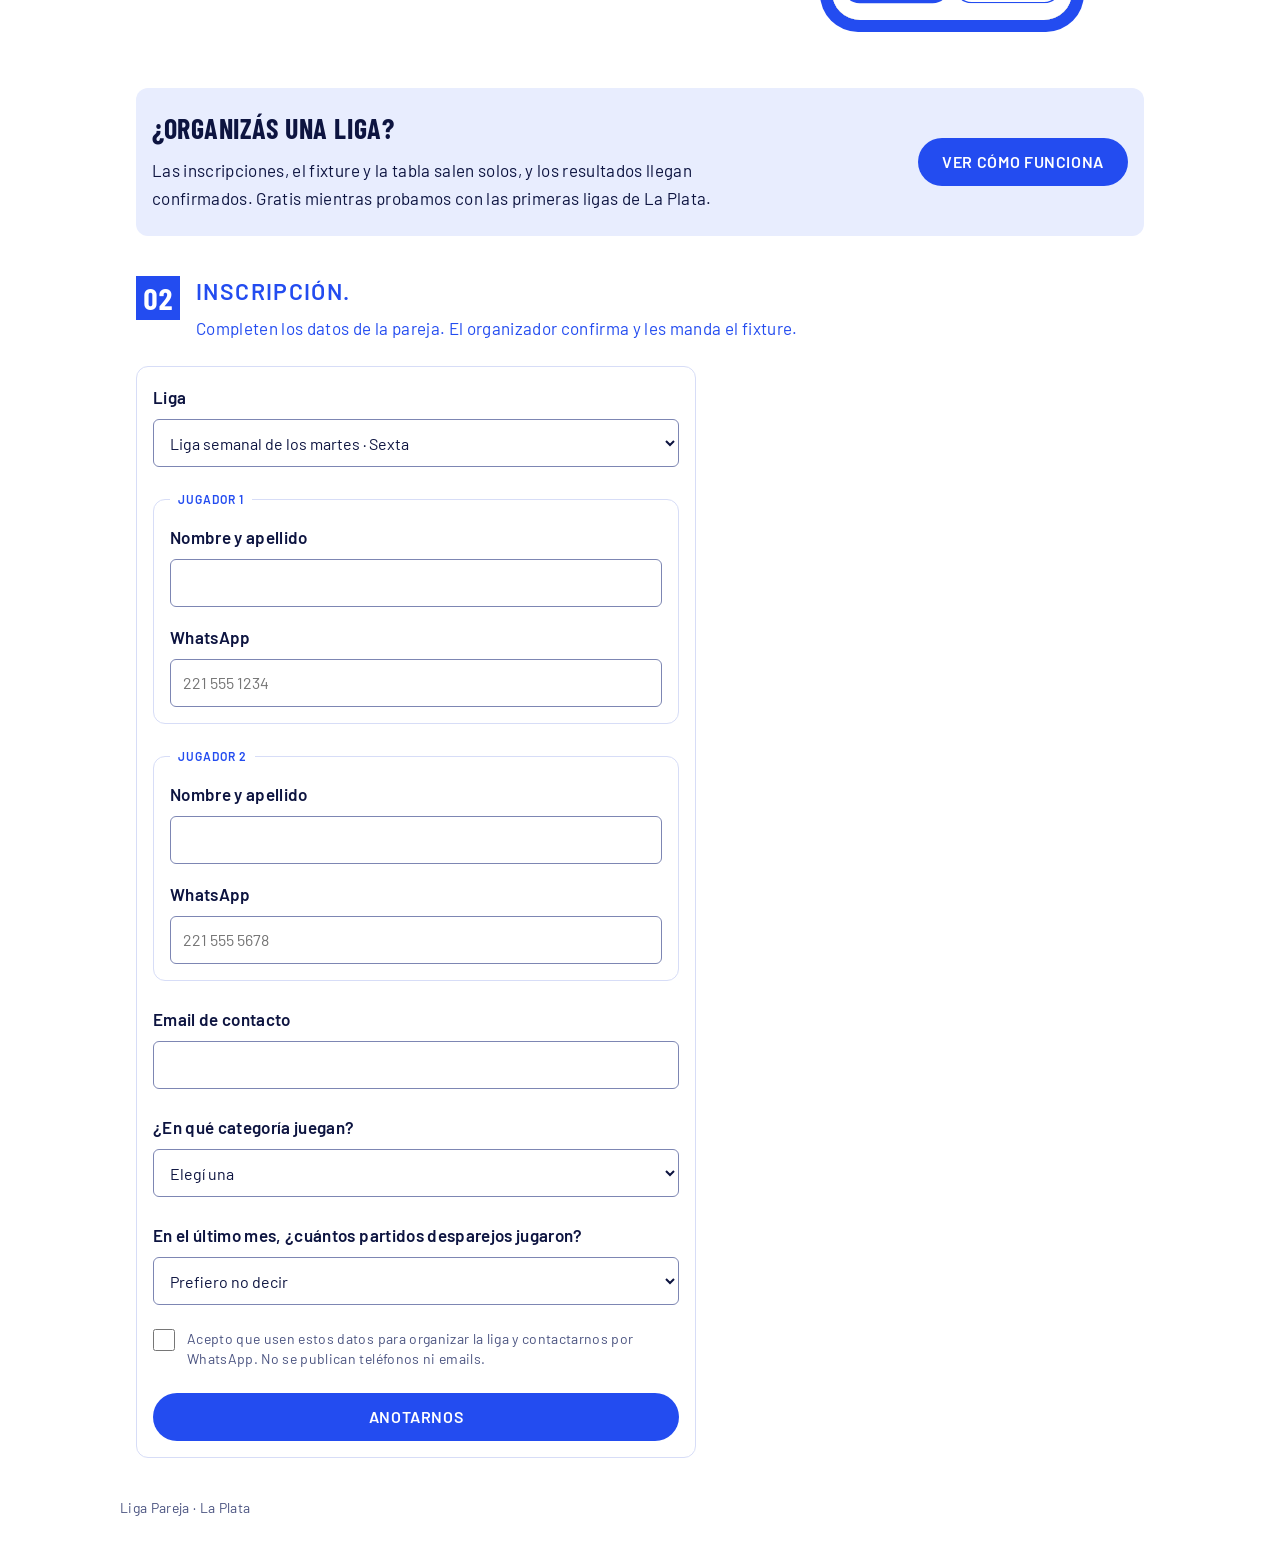
==== commit 717b2991: "Corregir la mano de la ilustración y simplificar textos de la landing - La mano del inicio muestra c" ====
--- a/index.html
+++ b/index.html
@@ -5,6 +5,11 @@
   <meta name="viewport" content="width=device-width, initial-scale=1">
   <title>Liga Pareja · Inscripción a la liga</title>
   <meta name="description" content="Anotate en la liga: cada resultado lo confirman las dos parejas y la tabla se actualiza sola.">
+  <link rel="icon" href="/favicon.ico" sizes="32x32">
+  <link rel="icon" href="/favicon.svg" type="image/svg+xml">
+  <link rel="apple-touch-icon" href="/apple-touch-icon.png">
+  <link rel="manifest" href="/site.webmanifest">
+  <meta name="theme-color" content="#234cf0">
   <meta name="color-scheme" content="light dark">
   <link rel="preconnect" href="https://fonts.googleapis.com">
   <link rel="preconnect" href="https://fonts.gstatic.com" crossorigin>
@@ -73,8 +78,8 @@
       <path class="dt" d="M152,403 C147,406 147,415 152,418 M188,401 C185,406 185,415 188,420"/>
       <path class="sk" d="M214,374 C186,372 152,373 146,386 C152,400 186,401 214,399"/>
       <path class="dt" d="M156,379 C151,382 151,391 156,394 M188,377 C185,382 185,391 188,396"/>
-      <path class="sk" d="M228,394 C232,368 214,350 188,350 C168,350 154,355 150,365 C154,376 174,374 190,378 C204,382 212,394 214,408 Z"/>
-      <path class="dt" d="M156,358 C162,354 170,354 175,358 M206,372 C212,378 214,386 214,394"/>
+      <path class="sk" d="M240,380 C246,402 234,420 210,424 C192,427 172,424 166,415 C164,406 176,401 192,399 C208,397 216,388 216,374 C224,370 236,372 240,380 Z"/>
+      <path class="dt" d="M176,405 C172,409 172,413 177,417 M206,402 C214,398 220,392 222,384"/>
     </svg>
     </div>
   </header>
@@ -101,13 +106,10 @@
       </div>
     </section>
 
-    <section class="section" aria-labelledby="como">
-      <div class="lp-play-head">
+    <section class="section section--como" aria-labelledby="como">
+      <div class="lp-play-head lp-play-head--solo">
         <span class="lp-play">01</span>
-        <div>
-          <h3 id="como">Cómo funciona.</h3>
-          <p>Esta jugada no se define en la cancha. Asegurate de cargar los resultados apenas termina el partido y esperá que la pareja rival lo confirme.</p>
-        </div>
+        <h3 id="como">Cómo funciona.</h3>
       </div>
       <div class="how">
         <div>
--- a/styles.css
+++ b/styles.css
@@ -208,6 +208,10 @@
 /* Cómo funciona */
 .how { display: grid; gap: var(--space-6); align-items: center; }
 @media (min-width: 860px) { .how { grid-template-columns: 1fr auto; } }
+.section--como { gap: var(--space-4); }
+.section--como .how { align-items: start; }
+.lp-play-head--solo { align-items: center; }
+.lp-play-head--solo h3 { margin: 0; }
 .steps { list-style: none; margin: 0; padding: 0; display: grid; gap: var(--space-6); }
 .steps li { display: grid; grid-template-columns: 32px 1fr; gap: var(--space-2) var(--space-4); align-items: start; }
 .steps strong { font: 600 14px/32px var(--font-text); letter-spacing: .06em; text-transform: uppercase; color: var(--brand); }
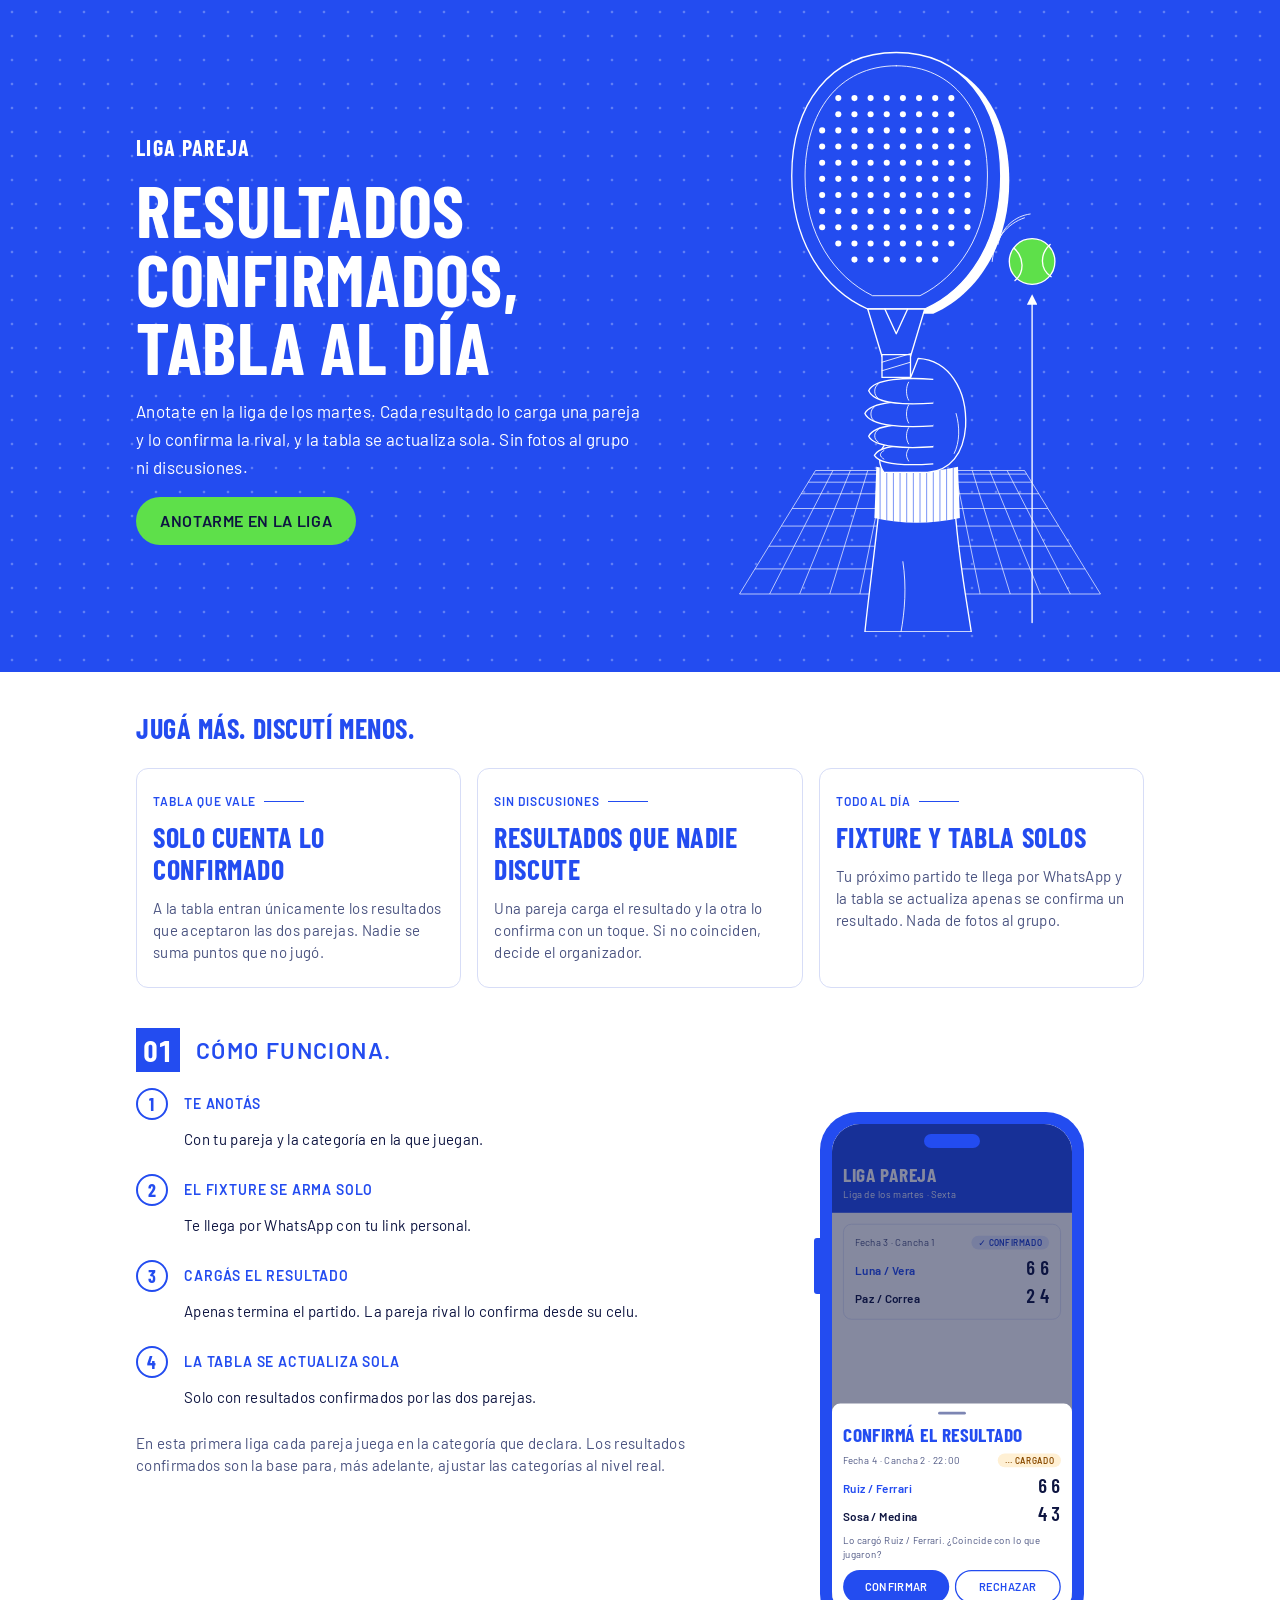
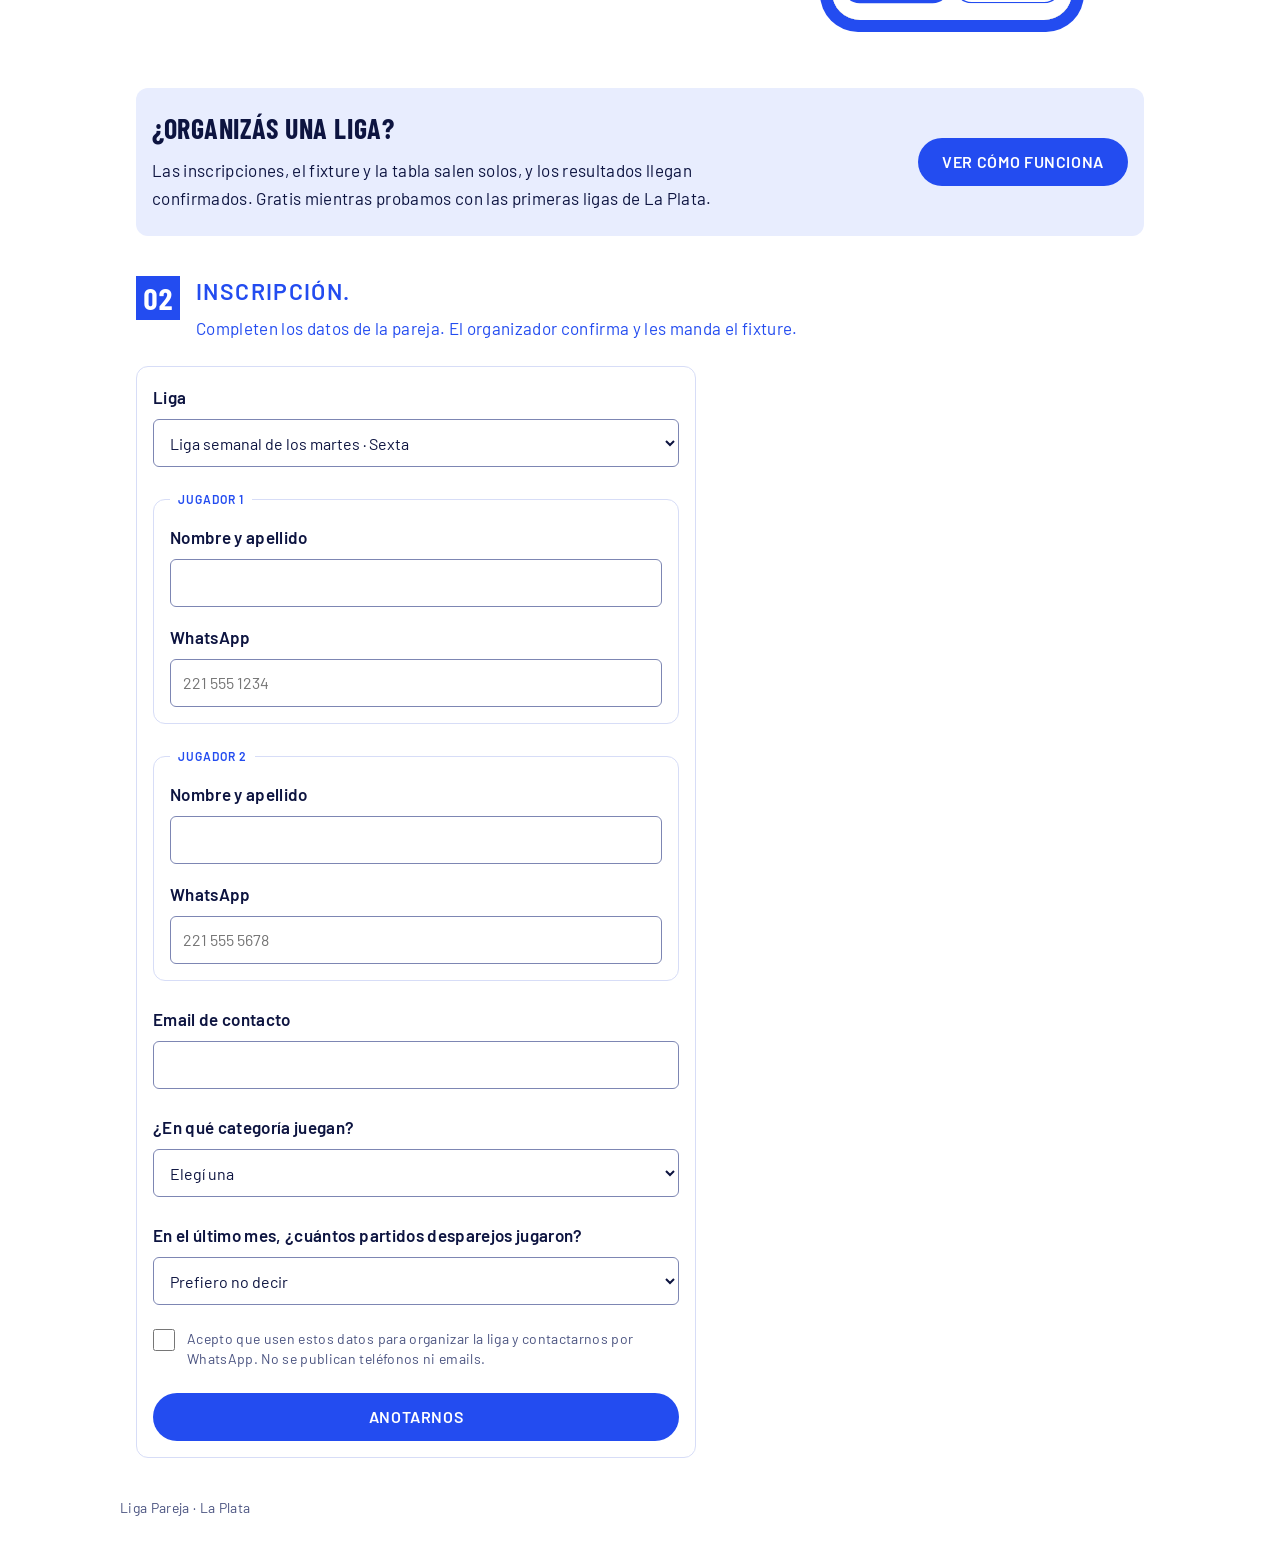
==== commit 99b17c26: "Sacar el pulgar de la mano del inicio Co-Authored-By: Claude Opus 5.5 <noreply@anthropic.com> Claude" ====
--- a/index.html
+++ b/index.html
@@ -78,8 +78,6 @@
       <path class="dt" d="M152,403 C147,406 147,415 152,418 M188,401 C185,406 185,415 188,420"/>
       <path class="sk" d="M214,374 C186,372 152,373 146,386 C152,400 186,401 214,399"/>
       <path class="dt" d="M156,379 C151,382 151,391 156,394 M188,377 C185,382 185,391 188,396"/>
-      <path class="sk" d="M240,380 C246,402 234,420 210,424 C192,427 172,424 166,415 C164,406 176,401 192,399 C208,397 216,388 216,374 C224,370 236,372 240,380 Z"/>
-      <path class="dt" d="M176,405 C172,409 172,413 177,417 M206,402 C214,398 220,392 222,384"/>
     </svg>
     </div>
   </header>
